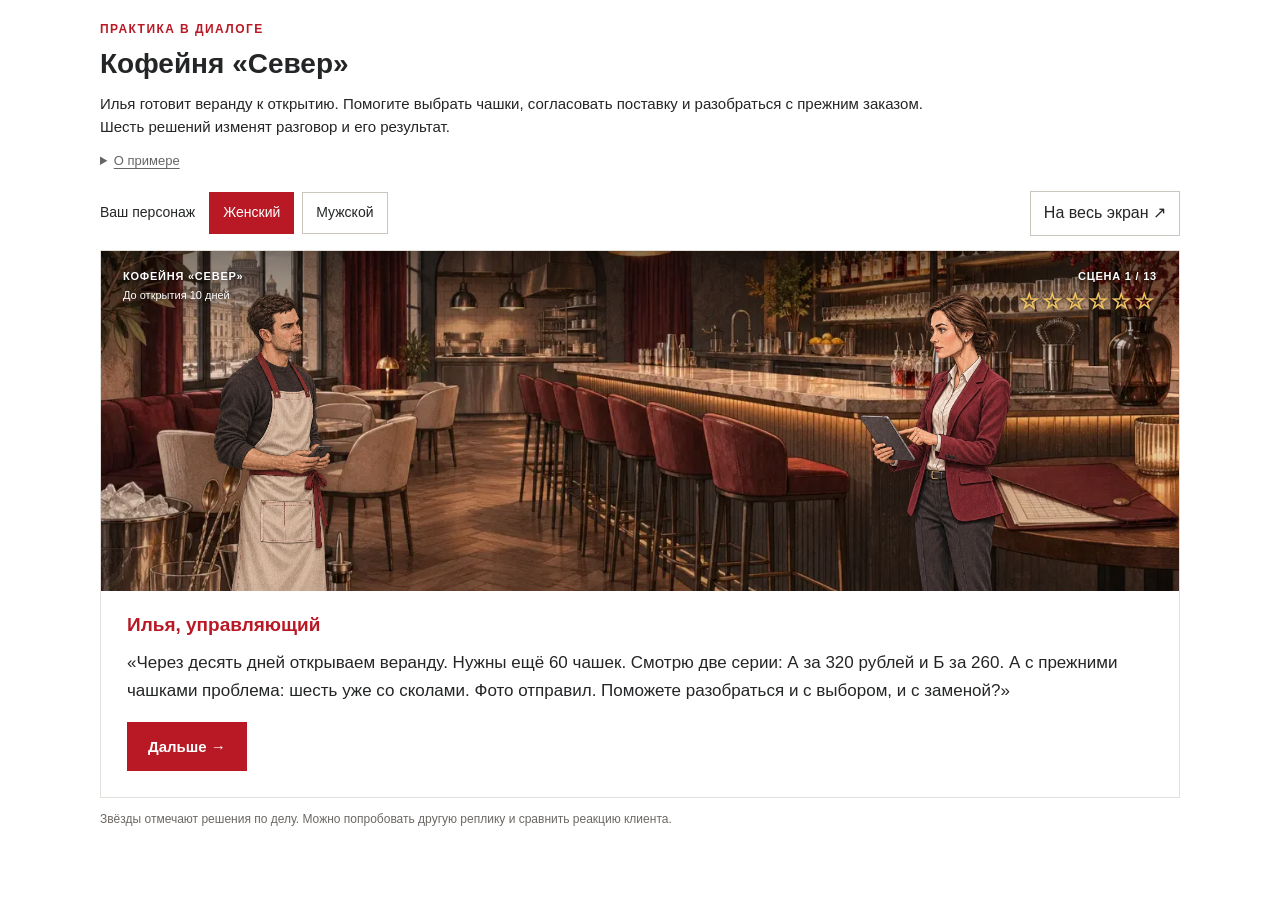
==== sever/index.html @ a91e1825 "Add responsive Sever dialogue game for iSpring Embed" ====
<!doctype html>
<html lang="ru"><head><meta charset="utf-8"><meta name="viewport" content="width=device-width, initial-scale=1">
<meta name="theme-color" content="#b91924"><title>Кофейня «Север» — практика в диалоге</title><style>/* Scoped visual-novel layout, shared by the longread and standalone Embed. */
.game{--vn-red:#b91924;--vn-ink:#242526;--vn-line:#e3dfdb;color:var(--vn-ink);background:#fff;padding:0;margin:56px 0;font-family:Arial,Helvetica,sans-serif;line-height:1.55}
.game *{box-sizing:border-box}.game [hidden]{display:none!important}.game button,.game input{font:inherit}.game button{cursor:pointer;border-radius:0;transition:background .15s,border-color .15s}.game button:disabled{cursor:default}.game button:focus-visible,.game input:focus-visible,.game summary:focus-visible{outline:3px solid #1768b4;outline-offset:3px}.game-intro{padding:0 0 20px;max-width:860px}.game .kicker{font-size:12px;letter-spacing:.12em;font-weight:700;color:var(--vn-red);text-transform:uppercase}.game-intro h2{font-size:clamp(27px,4vw,40px);line-height:1.2;margin:8px 0 12px}.game-intro p{font-size:16px;margin:0 0 12px}.vn-disclaimer{font-size:13px;color:#656568}.vn-disclaimer summary{cursor:pointer;text-decoration:underline;text-underline-offset:3px}.vn-disclaimer p{font-size:13px;margin-top:8px}.vn-toolbar{display:flex;align-items:center;justify-content:space-between;gap:12px;flex-wrap:wrap;margin-bottom:14px}.game .avatar-pick{display:flex;align-items:center;gap:8px;margin:0;font-size:14px;flex-wrap:wrap}.game .avatar-pick span{margin-right:6px}.game .avatar-pick button,.vn-fullscreen{background:#fff;color:var(--vn-ink);border:1px solid #cbc5c0;padding:9px 13px;min-height:42px}.game .avatar-pick button[aria-pressed=true]{background:var(--vn-red);border-color:var(--vn-red);color:#fff}.vn-fullscreen{font-size:13px}
.game .vn{position:relative;min-height:0;padding:0;overflow:visible;background:#fff;border:1px solid var(--vn-line)}.game .vn-stage{position:relative;height:clamp(235px,33vw,390px);overflow:hidden;background:#342820}.game .vn-bg{position:absolute;inset:0;width:100%;height:100%;background:none!important;transform:none;filter:none;opacity:1}.vn-shade{position:absolute;inset:0;background:linear-gradient(180deg,#0007,transparent 36%,#0003)}.game .vn-top{position:absolute;inset:0 0 auto;display:flex;align-items:start;justify-content:space-between;gap:12px;padding:18px 22px;z-index:3;color:#fff;font-size:11px;font-weight:700;letter-spacing:.07em;text-shadow:0 1px 4px #0009;line-height:1.4}.vn-top small{display:block;font-size:11px;letter-spacing:0;font-weight:400;margin-top:4px}.vn-status{text-align:right;white-space:nowrap}.game .vn-stars{display:block;font-size:22px;line-height:1.25;letter-spacing:3px;color:#f1c462;margin-top:4px}.game .vn-actor{position:absolute;bottom:-15%;height:106%;width:auto;max-width:45%;object-fit:contain;object-position:bottom;z-index:2;transform:none;filter:drop-shadow(0 4px 10px #0003);pointer-events:none}.game .vn-client{left:3%}.game .vn-manager{right:3%;left:auto}.game .vn-manager.is-male{transform:scaleX(-1)}.game .vn-workspace{padding:22px 26px 26px;background:#fff}.game .vn-box{position:relative;inset:auto;padding:0;margin:0;border:0;background:#fff;box-shadow:none;max-width:none;width:auto;color:var(--vn-ink)}.game .vn-box h3{font-size:19px;line-height:1.3;color:var(--vn-red);margin:0 0 12px}.game #vnLine{font-size:17px;line-height:1.6;margin:0 0 18px}.game .vn-opts{display:grid;gap:10px}.game .vn-opts button{display:block;width:100%;background:#fff;text-align:left;padding:13px 16px;border:1px solid #c9c5c1;color:var(--vn-ink);font-size:15px;line-height:1.5}.game .vn-opts button:hover:not(:disabled){background:#faf6f6;border-color:var(--vn-red)}.game .vn-opts button.selected{border-color:var(--vn-red);box-shadow:inset 3px 0 var(--vn-red);background:#fbf5f5}.game .vn-opts button:disabled{opacity:.65}.game .vn-opts button.selected:disabled{opacity:1}.game .vn-result{background:#faf7f5;border-left:3px solid var(--vn-red);padding:16px 18px;margin:18px 0 0;font-size:15px;line-height:1.55}.game .vn-result strong,.game .vn-result span{display:block}.game .vn-result strong{font-weight:600;margin-bottom:10px}.game .vn-actions{display:flex;gap:10px;flex-wrap:wrap;margin-top:18px}.game .vn-next,.game .vn-primary{border:1px solid var(--vn-red);background:var(--vn-red);color:#fff;font-weight:700;padding:12px 20px;min-height:46px;font-size:15px}.game .vn-secondary{background:#fff;border:1px solid #bbb4af;color:var(--vn-ink);padding:12px 16px;font-size:14px}.game .vn-next:hover,.game .vn-primary:hover{background:#98131c}.game .vn-prop{position:relative;inset:auto;transform:none;width:auto;max-width:none;max-height:none;overflow:visible;background:#fff;border:1px solid var(--vn-line);padding:16px 18px;margin:0 0 22px;box-shadow:none;color:var(--vn-ink);font-size:14px}.game .vn-prop>strong{display:block;font-size:16px;margin-bottom:10px;color:var(--vn-red)}.game .vn-prop>div{display:flex;justify-content:space-between;gap:15px;border-bottom:1px solid #eee8e3;padding:7px 0;align-items:baseline}.vn-prop b{text-align:right}.game .vn-prop>small{display:block;color:#6c6763;line-height:1.5;margin-top:10px}.vn-calc-grid{display:grid;grid-template-columns:1fr 1fr;gap:12px;margin:16px 0}.vn-calc-grid fieldset{border:1px solid var(--vn-line);margin:0;padding:12px;min-width:0}.vn-calc-grid legend{font-weight:700;font-size:15px;padding:0 6px}.vn-calc-grid label{display:flex;align-items:center;justify-content:space-between;gap:10px;font-size:14px;margin:6px 0 10px}.vn-calc-grid input{width:100px;max-width:45%;border:1px solid #bdb7b2;background:#fff;color:var(--vn-ink);padding:9px;font-size:17px}.vn-calc-note{font-size:13px!important;color:#6a6561}.vn-calc-table{width:100%;border-collapse:collapse;margin:10px 0}.vn-calc-table td,.vn-calc-table th{padding:8px;border-bottom:1px solid #e2dcd6;text-align:right;font-size:14px}.vn-calc-table th:first-child,.vn-calc-table td:first-child{text-align:left}.vn-calc-table caption{text-align:left;font-weight:700;margin-bottom:8px}.vn-audit{list-style:none;padding:0;margin:20px 0}.vn-audit li{padding:10px 0;border-bottom:1px solid var(--vn-line);font-size:14px}.vn-audit .check{display:inline-block;width:22px;font-weight:700;color:var(--vn-red)}.vn-bottom-note{font-size:12px;color:#6c6763;margin:12px 0}.vn-finish-label{font-size:12px;text-transform:uppercase;letter-spacing:.08em;color:var(--vn-red);font-weight:700;margin-bottom:12px}.game:fullscreen{background:#fff;padding:20px;overflow:auto;margin:0}.game:fullscreen .vn-stage{height:36vh}.game:fullscreen .game-intro{display:none}
body.vn-embed{margin:0;padding:20px;background:#fff;color:#242526}.vn-embed main{max-width:1080px;margin:0 auto}.vn-embed .game{margin:0}.vn-embed .game-intro h2{font-size:28px}.vn-embed .game-intro p{font-size:15px}.vn-embed .vn-stage{height:clamp(235px,31vw,340px)}
@media(max-width:600px){body.vn-embed{padding:12px}.game .vn-workspace{padding:18px 16px}.game .vn-stage{height:250px}.game .vn-top{padding:12px;font-size:10px}.game .vn-stars{font-size:18px;letter-spacing:1px}.game #vnLine{font-size:16px}.game .vn-opts button{font-size:14px;padding:12px}.game .vn-box h3{font-size:18px}.game .vn-client{left:-4%}.game .vn-manager{right:-4%}.game .vn-actor{max-width:53%;height:101%;bottom:-10%}.vn-calc-grid{gap:8px}.vn-calc-grid fieldset{padding:8px}.vn-calc-grid label{display:block;font-size:13px}.vn-calc-grid input{display:block;max-width:none;width:100%;margin-top:5px}.game .vn-result{padding:13px;font-size:14px}.game .avatar-pick{gap:5px}.game .avatar-pick button{padding:8px}.vn-fullscreen{padding:8px;font-size:12px}.game .vn-actions>button{flex-grow:1}.game .vn-prop>div{font-size:13px}.game .vn-prop{padding:12px}}
@media(prefers-reduced-motion:reduce){.game *{transition:none!important;scroll-behavior:auto!important}}

.game.is-playing .game-intro{display:none}.game .vn-actor{height:140%;bottom:-51%}.game .vn-client{left:7%}.game .vn-manager{right:7%}@media(max-width:600px){.game .vn-actor{height:132%;bottom:-43%;max-width:60%}.game .vn-client{left:-9%}.game .vn-manager{right:-9%}}

.game .vn[data-place="office"] .vn-client{display:none}.game .vn[data-place="office"] .vn-manager{right:14%}
</style></head>
<body class="vn-embed"><main><section class="game" id="transfer">
  <div class="game-intro"><div class="kicker">Практика в диалоге</div><h2>Кофейня «Север»</h2><p>Илья готовит веранду к открытию. Помогите выбрать чашки, согласовать поставку и разобраться с прежним заказом. Шесть решений изменят разговор и его результат.</p><details class="vn-disclaimer"><summary>О примере</summary><p>Имена, ситуации, цены, остатки и результаты пробы вымышлены. Это отдельный кейс: 60 новых чашек и замена шести чашек прежней серии. Условия замены и скидок в игре не устанавливают правила компании.</p></details></div>
  <div class="vn-toolbar"><div class="avatar-pick" aria-label="Выбор аватара менеджера"><span>Ваш персонаж</span><button type="button" data-avatar="female" aria-pressed="true">Женский</button><button type="button" data-avatar="male" aria-pressed="false">Мужской</button></div><button type="button" class="vn-fullscreen" id="vnFullscreen" aria-label="Открыть игру на весь экран">На весь экран ↗</button></div>
  <div class="vn" id="vn" data-place="bar">
    <div class="vn-stage"><canvas id="vnBackdrop" class="vn-bg" aria-label="Кофейня Север"></canvas><div class="vn-shade"></div><div class="vn-top"><div><span id="vnPlace">КОФЕЙНЯ «СЕВЕР»</span><small id="vnTime"></small></div><div class="vn-status"><span id="vnCount">СЦЕНА 1 / 13</span><span class="vn-stars" id="vnStars" aria-label="Обоснованные решения: 0 из 6">☆☆☆☆☆☆</span></div></div><img class="vn-actor vn-client" src="assets/novel-konstantin-facing.webp" alt="Илья, управляющий кофейней"><img class="vn-actor vn-manager" src="assets/novel-manager-female-facing.webp" alt="Менеджер поставщика"></div>
    <div class="vn-workspace"><div class="vn-prop" id="vnProp" hidden></div><div class="vn-box"><h3 id="vnSpeaker" tabindex="-1">Илья, управляющий</h3><p id="vnLine"></p><div id="vnControls"></div><div class="vn-result" id="vnResult" aria-live="polite" hidden></div><div class="vn-actions" id="vnActions"></div></div></div>
  </div>
  <p class="vn-bottom-note">Звёзды отмечают решения по делу. Можно попробовать другую реплику и сравнить реакцию клиента.</p>
</section>
</main><script>const NORTH_STORY=[{"id": "request", "place": "bar", "where": "КОФЕЙНЯ «СЕВЕР»", "time": "До открытия 10 дней", "speaker": "Илья, управляющий", "line": "«Через десять дней открываем веранду. Нужны ещё 60 чашек. Смотрю две серии: А за 320 рублей и Б за 260. А с прежними чашками проблема: шесть уже со сколами. Фото отправил. Поможете разобраться и с выбором, и с заменой?»", "next": true}, {"id": "discover", "place": "bar", "where": "ПЕРВЫЙ РАЗГОВОР", "time": "День обращения, 10:00", "speaker": "Как продолжить разговор?", "line": "Илья ждёт рекомендации, но сначала нужно разобраться, как чашки работают в кофейне. Жалобу на прежнюю серию тоже нельзя оставить без ответа.", "choices": [{"id": "task", "correct": true, "text": "«По шести чашкам откроем отдельное обращение. А для веранды: какие напитки подаёте, как часто работает мойка и что важно сохранить в подаче?»", "reply": "Илья: «В основном капучино. Мойка почти без перерыва. Важно, чтобы чашки подходили по подаче и можно было докупить ту же серию».", "reason": "Вы разделили два вопроса и выясняете условия использования. Теперь есть критерии, по которым можно сравнить серии."}, {"id": "premium", "text": "«По сколам разберёмся. Для веранды я бы смотрел серию А: бюджет выше, зато можно рассчитывать на более спокойную работу. Покажу каталог».", "reply": "Илья: «Почему именно А? Про прошлую серию мне тоже говорили, что она хорошая».", "reason": "Цена не подтверждает стойкость к мойке. Илья пока не получил оснований для рекомендации и следующего шага по жалобе."}, {"id": "budget", "text": "«Серию Б можно взять дешевле на 3 600 рублей за 60 чашек. Пришлите фото сколов, а подбор пока начнём с этого варианта».", "reply": "Илья: «Фото уже есть в переписке. И я хочу понять, выдержат ли новые чашки нашу мойку, а не только сколько они стоят».", "reason": "Разница в закупке посчитана правильно, но условия использования ещё не выяснены. Повторно просить уже отправленные фото не нужно."}]}, {"id": "complaint", "place": "bar", "where": "ОТДЕЛЬНОЕ ОБРАЩЕНИЕ", "time": "Тот же день, 10:15", "speaker": "Илья, управляющий", "line": "«Шесть чашек из прошлых 60 за неделю пошли сколами. Кто платит за замену и доставку? И скидка на новый заказ будет? Честно, перед открытием мне ещё эта переписка совсем не нужна».", "choices": [{"id": "own", "correct": true, "text": "«Понимаю, это добавило вам работы. Фото есть. Проверю замену и условия доставки; просьбу о скидке передам отдельно. Сегодня до 16:00 отвечу по обоим вопросам».", "reply": "Илья: «Хорошо. Мне нужен один ответ: что замените, когда привезёте и будет ли доплата».", "reason": "Есть признание неудобства и время ответа. Условия замены, доставки и скидки ещё не согласованы, поэтому обещать их заранее нельзя."}, {"id": "promise", "text": "«Давайте шесть заменим без доплаты, доставку возьмём на себя и сделаем скидку на новые чашки. Я передам документы, чтобы это оформили».", "reply": "Илья: «Пришлите подтверждение. В прошлый раз тоже сначала обещали, а потом начали уточнять условия».", "reason": "Менеджер уже пообещал расходы и скидку, хотя согласования ещё нет. Если обещание не подтвердится, клиенту придётся снова менять планы."}, {"id": "wait", "text": "«Понимаю ваше раздражение. Сначала нужен ответ по причине сколов. Давайте дождёмся проверки, а потом сразу обсудим замену, доставку и скидку».", "reply": "Илья: «Сколько ждать? И почему нельзя сейчас понять, что делать с этими шестью?»", "reason": "Разбор причины важен, но его можно вести параллельно с обращением. В ответе нет срока связи и понятного действия на сегодня."}]}, {"id": "replacement", "place": "office", "where": "ОТВЕТ ПО ОБРАЩЕНИЮ", "time": "Тот же день, до 16:00", "speaker": "Что удалось согласовать", "dynamic": "replacement", "next": true}, {"id": "trial", "place": "bar", "where": "ПРОБА И РАСЧЁТ", "time": "Через два дня", "speaker": "Сравниваем до закупки", "line": "Команда проверила по шесть образцов А и Б в одной мойке: после 30 циклов у двух чашек А появились сколы, у Б сколов нет. Это небольшая проба, а не прогноз на сезон. Сравните закупку и предполагаемые платные замены. Попробуйте изменить число замен: вывод по затратам тоже может измениться.", "calc": true}, {"id": "recommend", "place": "bar", "where": "РЕКОМЕНДАЦИЯ", "time": "После пробы", "speaker": "Илья, управляющий", "line": "«Б на пробе показала себя лучше. Но шесть образцов — это же мало. Вы можете гарантировать, что она проживёт сезон? И есть ли смысл доплачивать за А?»", "choices": [{"id": "evidence", "correct": true, "text": "«В вашей мойке Б показала себя лучше. Пока оснований доплачивать за А нет. На сезон гарантии по такой пробе не дам; проверим документы, дозаказ и поставку».", "reply": "Илья: «Тогда пока выбираю Б. Пришлите расчёт на 60 и отдельно подтвердите, когда сможете привезти».", "reason": "Рекомендация опирается на условия клиента и результат пробы. Сценарий затрат помогает сравнить варианты, но не доказывает будущий срок службы."}, {"id": "guarantee", "text": "«Раз Б выдержала все 30 циклов, можно рассчитывать на сезон. Берём её: она дешевле, и образцы уже показали, что мойка ей подходит».", "reply": "Илья: «А если через неделю снова будут сколы? Вы сейчас обещаете результат для всей партии по шести чашкам?»", "reason": "Проба даёт основание продолжить выбор, но не гарантирует ресурс всей партии. Такой гарантии по этим данным дать нельзя."}, {"id": "expensive", "text": "«Проба небольшая, поэтому я всё же советую А. Более высокая цена обычно означает больший запас прочности; разница в закупке составляет 3 600 рублей».", "reply": "Илья: «Но сколы как раз на А. Мне нужно объяснение, почему вы советуете её после такого результата».", "reason": "Цена и предположение о прочности не перевешивают наблюдение в мойке клиента. Нужны подтверждённые характеристики или дополнительные проверки."}]}, {"id": "proposal", "place": "office", "where": "ПРЕДВАРИТЕЛЬНОЕ КП", "time": "После разговора", "speaker": "Что можно отправить сейчас", "dynamic": "proposal", "next": true}, {"id": "handoff", "place": "office", "where": "ВНУТРЕННЕЕ СОГЛАСОВАНИЕ", "time": "13:00", "speaker": "Коллега, чей резерв понадобится", "line": "По серии Б свободны 46 чашек, ещё 20 в резерве. Для нового заказа на 60 не хватает 14. Коллега отвечает: «Моему клиенту нужны все 20 через три недели. Пополнение ожидают через двенадцать дней, но срок ещё проверяют. Пока резерв не отдам».", "choices": [{"id": "check", "correct": true, "text": "Сверить срок второго заказа и подтверждение пополнения, согласовать перевод 14 чашек. Параллельно проверить запасной вариант для Ильи.", "reply": "Коллега: «Если пополнение подтвердят до моего срока, обсудим перевод 14. Пришлите срок заказа Ильи, я подключусь к проверке».", "reason": "В согласовании учтены оба клиента. До проверки пополнения и разрешения на перевод эти 14 чашек нельзя включать в подтверждённый заказ."}, {"id": "pressure", "text": "Попросить временно перевести 14 чашек: открытие Ильи раньше, а до отгрузки второго клиента ещё успеет прийти новая партия.", "reply": "Коллега: «А если партия задержится, кто закроет мой заказ? Я не могу снимать резерв на таком основании».", "reason": "Ранний срок одного клиента не отменяет обязательств перед другим. Пока поступление не подтверждено, риск просто переносится на второй заказ."}, {"id": "alternative", "text": "Сразу предложить Илье другую серию на все 60 чашек. Так можно обойти конфликт за резерв и не ждать ответа по пополнению.", "reply": "Илья: «Мы уже проверили Б. Альтернативу посмотрю, но объясните, почему основной вариант нельзя сначала проверить».", "reason": "Запасной вариант полезен, но новая серия потребует проверки и согласия клиента. Пока рано отказываться от варианта, который уже прошёл пробу."}]}, {"id": "update", "place": "office", "where": "ОБЕЩАННЫЙ КОНТАКТ", "time": "16:00", "speaker": "Илья, управляющий", "line": "«Есть подтверждение всех 60 и доставки? Вы обещали ответ к четырём. Мне сегодня нужно понять, оформляем заказ или ищем другой вариант». Полный объём и рейс пока не подтверждены.", "choices": [{"id": "status", "correct": true, "text": "«Все 60 и доставку пока подтвердить не могу. Цена — 15 600 рублей. До 18:00 сообщу, что удалось проверить, и предложу доступный вариант, если основной не подтвердится».", "reply": "Илья: «Тогда жду до шести. Если подтверждения не будет, обсудим запасной вариант. Только не пропадайте».", "reason": "Цена названа прямо, неопределённость обозначена, следующий контакт назначен. В 18:00 нужно написать даже без окончательного решения."}, {"id": "optimistic", "text": "«По количеству почти договорились, думаю, все 60 привезём к нужному сроку. Расчёт на 15 600 рублей уже есть, подтверждение доставки отправлю вечером».", "reply": "Илья: «„Думаю“ не подходит для открытия. Пока не буду согласовывать закупку и проверю другие варианты».", "reason": "В ответе предположение о количестве и рейсе звучит почти как обязательство. Клиент может начать планировать поставку, которой ещё нет."}, {"id": "later", "text": "«Цена в расчёте — 15 600 рублей. По остальному пока проверяем. Не хочу давать ещё один промежуточный ответ: напишу, как только получу окончательное подтверждение».", "reply": "Илья: «Это сегодня или завтра? Я не могу держать закупку открытой без срока».", "reason": "Цена подтверждена честно, но клиент остался без времени связи. Промежуточный статус нужен и тогда, когда окончательных данных ещё нет."}]}, {"id": "confirmation", "place": "office", "where": "УСЛОВИЯ ЗАКАЗА", "time": "Следующий день, 10:00", "speaker": "Результат проверок", "dynamic": "confirmation", "next": true}, {"id": "closure", "place": "bar", "where": "СОПРОВОЖДЕНИЕ ДО РЕЗУЛЬТАТА", "time": "До поставки", "speaker": "Как продолжить работу?", "line": "Новый заказ и замена прежней серии идут отдельно. Что нужно сделать после ответа по условиям, чтобы вопрос действительно дошёл до результата?", "choices": [{"id": "verify", "correct": true, "text": "Письменно подтвердить согласованные условия, вернуться по открытым вопросам и после доставки сверить с Ильёй количество, целостность и документы по каждому обращению.", "reply": "Илья: «Вот так удобно. По новому заказу и замене подтвердим приёмку отдельно, чтобы ничего не потерять».", "reason": "Накладная и отправка ещё не подтверждают приёмку. Открытые вопросы нужно довести до решения, а причину сколов передать на разбор и профилактику."}, {"id": "dispatch", "text": "Передать согласованные условия складу, отправить Илье накладные и закрыть обращение после отгрузки. Если обнаружится ошибка, он сможет написать повторно.", "reply": "Илья: «Я получу документы, но чашки ещё не увижу. Почему проверку результата снова нужно начинать мне?»", "reason": "Закрытие по отгрузке оставляет клиенту контроль приёмки и повторное обращение. Сначала нужно убедиться, что согласованный результат получен."}, {"id": "investigation", "text": "Собрать все вопросы в один ответ и дождаться полного разбора причины сколов. Тогда подтвердить новый заказ, условия замены и рекомендации по дальнейшей работе.", "reply": "Илья: «Если часть условий уже известна, сообщите их сейчас. Я не могу откладывать всю закупку до конца проверки».", "reason": "Причину можно разбирать параллельно. Ожидание общего финального ответа задержит сведения, которые уже помогают клиенту планировать работу."}]}, {"id": "receipt", "place": "bar", "where": "ПРОВЕРКА ПРИЁМКИ", "time": "За два дня до открытия", "speaker": "Что получилось у клиента", "dynamic": "receipt", "next": true}, {"id": "ending", "place": "friday", "where": "ОТКРЫТИЕ ВЕРАНДЫ", "time": "Прошло 10 дней", "speaker": "Илья, управляющий", "end": true}];

const progress=document.getElementById('progress');
addEventListener('scroll',()=>{const d=document.documentElement;if(progress)progress.style.width=(d.scrollTop/(d.scrollHeight-d.clientHeight)*100||0)+'%'},{passive:true});
function shuffle(items){const a=[...items];for(let i=a.length-1;i>0;i--){const j=Math.floor(Math.random()*(i+1));[a[i],a[j]]=[a[j],a[i]]}return a}
function copyQuestion(card){const title=card.querySelector('h3').textContent.trim(),context=card.querySelector(':scope > p').textContent.trim(),options=[...card.querySelectorAll('.options button')].map((b,i)=>`${i+1}. ${b.textContent.trim()}`).join('\n');return `${title}\n${context}\n\n${options}`}
async function copyText(value){try{if(navigator.clipboard){await navigator.clipboard.writeText(value);return true}}catch(e){}const area=document.createElement('textarea');area.value=value;area.style.position='fixed';area.style.left='-9999px';document.body.append(area);area.select();const ok=document.execCommand('copy');area.remove();return ok}
document.querySelectorAll('[data-question]').forEach(card=>{const box=card.querySelector('.options');shuffle(box.querySelectorAll('button')).forEach(button=>box.append(button));const copy=card.querySelector('.q-copy');copy.onclick=async()=>{const ok=await copyText(copyQuestion(card));copy.textContent=ok?'Скопировано ✓':'Не удалось скопировать';setTimeout(()=>copy.textContent='Скопировать вопрос',2200)};box.querySelectorAll('button').forEach(button=>button.onclick=()=>{if(card.dataset.answered)return;card.dataset.answered='1';button.classList.add('picked');box.querySelectorAll('button').forEach(b=>b.disabled=true);const f=card.querySelector('.feedback');const right=button.hasAttribute('data-correct');f.textContent=f.dataset[right?'good':'bad'];f.classList.toggle('good',right);f.hidden=false})});
(() => {
'use strict';
const scenes=NORTH_STORY;
const game=document.getElementById('transfer'),vn=document.getElementById('vn');
if(!game||!vn)return;
const $=id=>document.getElementById(id),line=$('vnLine'),ctrl=$('vnControls'),result=$('vnResult'),prop=$('vnProp'),actions=$('vnActions');
const checks=[['discover','Выяснить условия работы кофейни'],['complaint','Принять жалобу и ответить по расходам'],['recommend','Обосновать выбор результатами пробы'],['handoff','Согласовать резерв с учётом двух клиентов'],['update','Сообщить статус в обещанное время'],['closure','Проверить приёмку и продолжить разбор причины']];
let scene=0,avatar='female',answers={},calc={a:0,b:0,priceA:320,priceB:260,compared:false},choiceOrder={};
const flags=()=>Object.fromEntries(checks.map(([id])=>[id,scenes.find(s=>s.id===id).choices.some(c=>c.id===answers[id]&&c.correct)]));
const score=()=>Object.values(flags()).filter(Boolean).length;
const orderReady=()=>{const f=flags();return f.recommend&&f.handoff&&f.update};
const claimReady=()=>flags().complaint||flags().closure;
const money=n=>n.toLocaleString('ru-RU',{maximumFractionDigits:2})+' ₽';
function node(tag,text,className){const x=document.createElement(tag);if(text!==undefined)x.textContent=text;if(className)x.className=className;return x}
function button(label,callback,kind='vn-next',target=actions){const b=node('button',label,kind);b.type='button';b.onclick=callback;target.append(b);return b}
function next(){if(scene<scenes.length-1){scene++;render(true)}}
function setProp(title,rows,foot){prop.replaceChildren(node('strong',title));for(const [label,value]of rows){const row=node('div');row.append(node('span',label),node('b',value));prop.append(row)}if(foot)prop.append(node('small',foot));prop.hidden=false}
function dynamic(s){const f=flags();
 if(s.dynamic==='replacement'){
  const sent=flags().complaint;
  setProp('Решение по прежней серии',[['Замена','6 чашек прежней серии'],['Замена и её доставка','без доплаты, согласовано'],['Отдельная скидка на новый заказ','не согласована'],['Проверка причины','продолжается']], 'Шесть замен доступны отдельно. Они не уменьшают остаток новой серии Б и не входят в её заказ на 60.');
  return sent?'К 15:40 компания согласовала замену шести чашек прежней серии и её доставку без доплаты. Отдельную скидку на новый заказ не одобрили. Менеджер сообщает Илье условия до 16:00 и договаривается о вывозе повреждённых чашек при доставке замен. Причину сколов ещё проверяют: нужно изучить образцы, упаковку и условия использования.':'К 15:40 компания согласовала замену шести чашек прежней серии и её доставку без доплаты. Отдельную скидку на новый заказ не одобрили. Но в разговоре менеджер '+(answers.complaint==='promise'?'уже пообещал скидку. Теперь Илье придётся объяснять, почему условия изменились.':'не назвал время ответа, и Илья снова уточняет статус.')+' Условия замены нужно сообщить и зафиксировать отдельно; проверка причины сколов продолжается.';
 }
 if(s.dynamic==='proposal'){
  setProp('Предварительный расчёт',[['Серия Б','60 × 260 ₽'],['Сумма нового заказа','15 600 ₽'],['Наличие всех 60','проверяется'],['Доставка','дата и рейс не подтверждены'],['Прежняя серия','отдельная замена 6 чашек']],'Расчёт не подтверждает наличие и срок. После согласования в КП добавляют подтверждённые условия оплаты, доставки и приёмки.');
  return f.recommend?'Илья выбрал Б по результатам пробы. Сейчас можно отправить расчёт на 60 чашек и прямо отметить, что количество и доставка ещё проверяются. Бесплатная замена прежней серии оформляется отдельно.':'Илья пока не согласовал серию: его смутила рекомендация. Расчёт Б на 60 чашек можно подготовить, но называть его согласованным заказом рано. В разговоре придётся вернуться к основаниям выбора.';
 }
 if(s.dynamic==='confirmation'){
  const stock=f.handoff?'60 шт.: 46 свободных + 14 после согласования':'подтверждены только 46 свободных';
  setProp('Внутренний статус серии Б',[['Новый запрос','60 шт.'],['Доступность',stock],['Остаток резерва коллеги',f.handoff?'6 шт. после перевода 14':'20 шт., перевод не согласован'],['Рейс',orderReady()?'за 2 дня до открытия':'для полного заказа не оформлен']],'Клиент получает итоговые условия. Историю внутренних резервов в его КП не переносят.');
  if(orderReady())return 'В 18:00 менеджер сообщил промежуточный статус, как обещал. Следующим утром подтвердились и пополнение до срока второго клиента, и перевод 14 чашек. Коллега согласовал перевод, рейс доступен за два дня до открытия. Илья получает окончательное КП: 60 чашек Б за 15 600 рублей, согласованные оплата и доставка без дополнительного платежа в этом заказе. Он письменно подтверждает условия.';
  if(!f.handoff)return 'К следующему утру перевод 14 чашек так и не согласован. В наличие для Ильи можно включить только 46 свободных. Полное КП на 60 с подтверждённой датой отправлять нельзя. Илья просит запасной вариант; обещанного основного решения пока нет.';
  if(!f.update)return 'Пополнение и перевод 14 чашек удалось подтвердить следующим утром. Но вчера Илья остался без ясного статуса и поставил закупку на паузу. Теперь нужно заново получить его согласие: наличие товара само по себе не восстанавливает договорённость. Полный заказ пока не оформлен.';
  return 'Пополнение и перевод 14 чашек подтверждены. Но выбор серии так и не согласован: Илья просит объяснить рекомендацию после пробы. Отправить расчёт можно; считать все 60 заказанными и ставить их в доставку пока нельзя.';
 }
 if(s.dynamic==='receipt'){
  const ready=orderReady(),closed=claimReady()&&f.closure;
  setProp('Два отдельных результата',[['Новые чашки Б',ready?(f.closure?'60 приняты, целостность и документы проверены':'60 отгружены, приёмка не проверена'):'полный заказ не оформлен'],['Прежняя серия',closed?'6 замен приняты без доплаты':f.complaint?'6 отправлены, подтверждение приёмки не получено':'условия ещё не сообщены Илье'],['Разбор причины',f.closure?'есть ответственный и срок следующего контакта':'ещё нужен контроль результата']],'Проверка упаковки и партии перед отправкой не доказывает причину прежних сколов. Анализ продолжается отдельно.');
  if(ready&&closed)return 'За два дня до открытия Илья отдельно подтвердил приёмку 60 новых чашек Б и шести замен прежней серии. Всё целое, документы совпали, доплаты за замену и её доставку нет. Склад перед отправкой проверил партию и упаковку. По причине прежних сколов ещё нет заключения: менеджер согласовал контакт через неделю, чтобы сообщить выводы и проверить работу новой серии.';
  if(ready)return 'Шестьдесят новых чашек отправлены к согласованному сроку. Но по прежней серии вопрос ещё открыт: '+(f.complaint?'замены отправили, а приёмку не проверили.':'согласованные условия замены так и не объяснили клиенту.')+' Илья снова пишет менеджеру. Отгрузка нового заказа не закрывает его прежнее обращение.';
  return closed?'По прежней серии шесть замен приняты без доплаты. Однако новый заказ на 60 чашек так и не оформлен. Илья готовит временную сервировку из имеющейся посуды. Замена решена, задача открытия — ещё нет.':'Новый заказ на 60 не оформлен, прежняя жалоба тоже не доведена до подтверждённой приёмки. Илья готовит временную сервировку и просит назначить один контакт, который соберёт оба вопроса. Результат пока не достигнут.';
 }
 return s.line||'';
}
const backgrounds={bar:'assets/novel-bar-course.webp',office:'assets/novel-office-course.webp',warehouse:'assets/novel-warehouse-course.webp',friday:'assets/novel-bar-friday-course.webp'};
const images={},canvas=$('vnBackdrop'),context=canvas.getContext('2d');let currentBackground='bar';
function drawBackdrop(){if(!context)return;const rect=canvas.getBoundingClientRect();if(!rect.width||!rect.height)return;const dpr=Math.min(window.devicePixelRatio||1,2);canvas.width=Math.round(rect.width*dpr);canvas.height=Math.round(rect.height*dpr);context.setTransform(dpr,0,0,dpr,0,0);context.fillStyle='#342820';context.fillRect(0,0,rect.width,rect.height);const img=images[currentBackground];if(img?.complete&&img.naturalWidth){const scale=Math.max(rect.width/img.naturalWidth,rect.height/img.naturalHeight),w=img.naturalWidth*scale,h=img.naturalHeight*scale;context.drawImage(img,(rect.width-w)/2,(rect.height-h)/2,w,h)}}
for(const[key,src]of Object.entries(backgrounds)){const img=new Image();images[key]=img;img.onload=drawBackdrop;img.src=src}
new ResizeObserver(drawBackdrop).observe(canvas);
function updateStars(){const n=score();$('vnStars').textContent='★'.repeat(n)+'☆'.repeat(6-n);$('vnStars').setAttribute('aria-label',`Обоснованные решения: ${n} из 6`)}
function clearAfter(index){for(const s of scenes.slice(index))delete answers[s.id]}
function showChoices(s){const wrap=node('div',undefined,'vn-opts');if(!choiceOrder[s.id])choiceOrder[s.id]=shuffle(s.choices);for(const choice of choiceOrder[s.id]){const b=button(choice.text,()=>{if(answers[s.id])return;answers[s.id]=choice.id;render();},'',wrap);b.dataset.choice=choice.id;if(answers[s.id]){b.disabled=true;if(answers[s.id]===choice.id)b.classList.add('selected')}}ctrl.append(wrap);if(answers[s.id]){const selected=s.choices.find(c=>c.id===answers[s.id]);result.hidden=false;result.append(node('strong',selected.reply),node('span',selected.reason));button('Продолжить →',next);button('Попробовать другую реплику',()=>{clearAfter(scene);render()},'vn-secondary')}}
function showCalculator(){setProp('Что известно до расчёта',[['Новый заказ','60 чашек'],['Прайс: серия А / Б','320 ₽ / 260 ₽'],['Проба: А / Б','2 со сколами / 0 со сколами'],['Условия пробы','по 6 образцов, 30 циклов']],'Сколы на пробе не переносим в прогноз замен. Ниже — ваши допущения на одинаковый период; бесплатные 6 замен прежней серии сюда не входят.');
 const grid=node('div',undefined,'vn-calc-grid');for(const[title,pKey,nKey]of[['Серия А','priceA','a'],['Серия Б','priceB','b']]){const fs=node('fieldset');fs.append(node('legend',title));for(const[label,key,max]of[['Цена единицы, ₽',pKey,1000000],['Платные замены, шт.',nKey,6000]]){const lab=node('label',label),input=node('input');input.type='number';input.min=key.startsWith('price')?'0.01':'0';input.max=String(max);input.step=key.startsWith('price')?'0.01':'1';input.inputMode='decimal';input.value=calc[key];input.dataset.calc=key;input.setAttribute('aria-label',label+' '+title);input.oninput=()=>{calc[key]=input.value;calc.compared=false;result.replaceChildren();result.hidden=true;actions.replaceChildren();};lab.append(input);fs.append(lab)}grid.append(fs)}ctrl.append(grid,node('p','Выберите одинаковый период сравнения, например сезон. Здесь учитываются закупка и предполагаемые платные замены. Изменения цен в калькуляторе относятся к вашему сценарию; для КП в истории остаётся прайс А — 320 ₽, Б — 260 ₽.','vn-calc-note'));
 button('Сравнить сценарий',()=>{const inputs=[...grid.querySelectorAll('input')];if(!inputs.every(i=>i.value!==''&&i.checkValidity())){calc.compared=false;result.hidden=false;result.textContent='Проверьте значения: цена должна быть больше нуля, число замен — целым и неотрицательным.';actions.replaceChildren();return}for(const i of inputs)calc[i.dataset.calc]=Number(i.value);calc.compared=true;renderCalculation();},'vn-primary',ctrl);
 if(calc.compared)renderCalculation();
}
function renderCalculation(){const a=(60+Number(calc.a))*Number(calc.priceA),b=(60+Number(calc.b))*Number(calc.priceB);result.hidden=false;result.replaceChildren();const table=node('table',undefined,'vn-calc-table');table.innerHTML='<caption>Закупка и замены за выбранный период</caption><thead><tr><th>Затраты</th><th>А</th><th>Б</th></tr></thead>';const body=node('tbody');for(const[label,x,y]of[['Закупка 60',60*calc.priceA,60*calc.priceB],['Платные замены',calc.a*calc.priceA,calc.b*calc.priceB],['Итого',a,b]]){const tr=node('tr');tr.append(node('td',label),node('td',money(x)),node('td',money(y)));body.append(tr)}table.append(body);result.append(table,node('p',a===b?'В этом сценарии затраты равны.':`В этом сценарии серия ${a<b?'А':'Б'} дешевле на ${money(Math.abs(a-b))}.`),node('p','Вывод зависит от введённых замен и цен. Рекомендацию проверяем также по результату пробы, условиям эксплуатации и доступности серии.'));actions.replaceChildren();button('Обсудить с Ильёй →',next)}
function ending(){const f=flags(),ready=orderReady(),closed=claimReady()&&f.closure;currentBackground=ready&&closed?'friday':ready?'bar':'office';
 if(ready&&closed)return 'Пятница. Веранда открылась: гости пьют капучино, команда работает с новой серией. Менеджер заходит на запуск. Илья: «Чашки пришли вовремя, шесть замен тоже. Спасибо, что не пришлось собирать ответы по разным людям. Через неделю посмотрим, как Б ведёт себя в работе, и обсудим результат проверки старой партии». Срочная задача решена; дальнейший контакт уже назначен.';
 if(ready)return 'Пятница. Веранда работает с новой серией Б, но встреча начинается с прежней жалобы. Илья: «Новый заказ вы довели. А по тем шести мне снова писать? Давайте сегодня закроем хотя бы то, что уже согласовано». Поставка состоялась, но удобным всё сотрудничество пока не стало.';
 return 'В день открытия Илья использует временную сервировку. Полного согласованного заказа на 60 чашек нет. '+(closed?'Шесть замен прежней серии он получил, но новый подбор так и не дошёл до поставки.':'Прежняя жалоба тоже требует отдельного ответа.')+' Илья: «Я готов продолжить разговор, если вы соберёте подтверждённый план. Одних расчётов сейчас мало».';
}
function renderEnd(){const label=node('div',orderReady()&&claimReady()&&flags().closure?'Поставка и замена завершены':orderReady()?'Новый заказ выполнен, жалоба открыта':'Остались нерешённые вопросы','vn-finish-label');ctrl.append(label);const list=node('ul',undefined,'vn-audit'),f=flags();for(const[id,title]of checks){const li=node('li');li.append(node('span',f[id]?'✓':'↻','check'),node('span',title+(f[id]?' — получилось.':' — стоит попробовать другую реплику.')));list.append(li)}ctrl.append(list,node('p','Сравните не только звёзды, но и результат: согласован ли выбор, подтверждены ли условия, получил ли клиент заказ и ответ по жалобе.','vn-calc-note'));button('Пройти ещё раз',()=>{scene=0;answers={};calc={a:0,b:0,priceA:320,priceB:260,compared:false};choiceOrder={};render(true)})}
function render(move=false){const s=scenes[scene];game.classList.toggle('is-playing',scene>0);currentBackground=s.place;vn.dataset.place=s.place;$('vnPlace').textContent=s.where;$('vnTime').textContent=s.time||'День открытия веранды';$('vnCount').textContent=`СЦЕНА ${scene+1} / ${scenes.length}`;$('vnSpeaker').textContent=s.speaker;ctrl.replaceChildren();result.replaceChildren();result.hidden=true;actions.replaceChildren();prop.hidden=true;prop.replaceChildren();line.textContent=s.end?ending():dynamic(s);if(s.end){vn.dataset.place=currentBackground;$('vnPlace').textContent=orderReady()&&claimReady()&&flags().closure?'ПЯТНИЦА, ВЕРАНДА ОТКРЫТА':'ПЯТНИЦА, ИТОГ РАБОТЫ';renderEnd()}else if(s.choices)showChoices(s);else if(s.calc)showCalculator();else if(s.next)button('Дальше →',next);updateStars();drawBackdrop();if(move){$('vnSpeaker').focus({preventScroll:true});if(document.body.classList.contains('vn-embed'))window.scrollTo({top:0,behavior:'instant'});else vn.scrollIntoView({block:'start',behavior:'instant'})}}
function setAvatar(value){avatar=value;const male=value==='male',portrait=game.querySelector('.vn-manager');portrait.src=male?'assets/novel-manager-male.webp':'assets/novel-manager-female-facing.webp';portrait.classList.toggle('is-male',male);game.querySelectorAll('[data-avatar]').forEach(b=>b.setAttribute('aria-pressed',String(b.dataset.avatar===value)))}
game.querySelectorAll('[data-avatar]').forEach(b=>b.onclick=()=>setAvatar(b.dataset.avatar));
async function fullscreen(){try{if(document.fullscreenElement){await document.exitFullscreen()}else if(game.requestFullscreen){await game.requestFullscreen()}else if(document.body.classList.contains('vn-embed')){window.open(location.href,'_blank','noopener')}else{$('vnFullscreen').textContent='Откройте отдельную страницу игры'}}catch{$('vnFullscreen').textContent='Открыть отдельно ↗';$('vnFullscreen').onclick=()=>window.open(location.href,'_blank','noopener')}}
$('vnFullscreen').onclick=fullscreen;document.addEventListener('fullscreenchange',()=>{$('vnFullscreen').textContent=document.fullscreenElement?'Свернуть ↙':'На весь экран ↗';drawBackdrop()});document.addEventListener('keydown',e=>{if(e.key.toLowerCase()==='f'&&!/INPUT|TEXTAREA|SELECT/.test(e.target.tagName)&&game.getBoundingClientRect().top<innerHeight&&game.getBoundingClientRect().bottom>0){e.preventDefault();fullscreen()}});
window.render_game_to_text=()=>JSON.stringify({scene:scenes[scene].id,sceneNumber:scene+1,totalScenes:scenes.length,avatar,score:score(),flags:flags(),answers,calculator:calc,orderReady:orderReady(),claimReady:claimReady(),line:line.textContent,availableChoices:[...ctrl.querySelectorAll('[data-choice]')].map(b=>({id:b.dataset.choice,text:b.textContent,disabled:b.disabled})),result:result.hidden?null:result.textContent,background:currentBackground,coordinates:'DOM and canvas: origin top-left, x right, y down'});
window.advanceTime=()=>{drawBackdrop()};
render();
})();
</script></body></html>
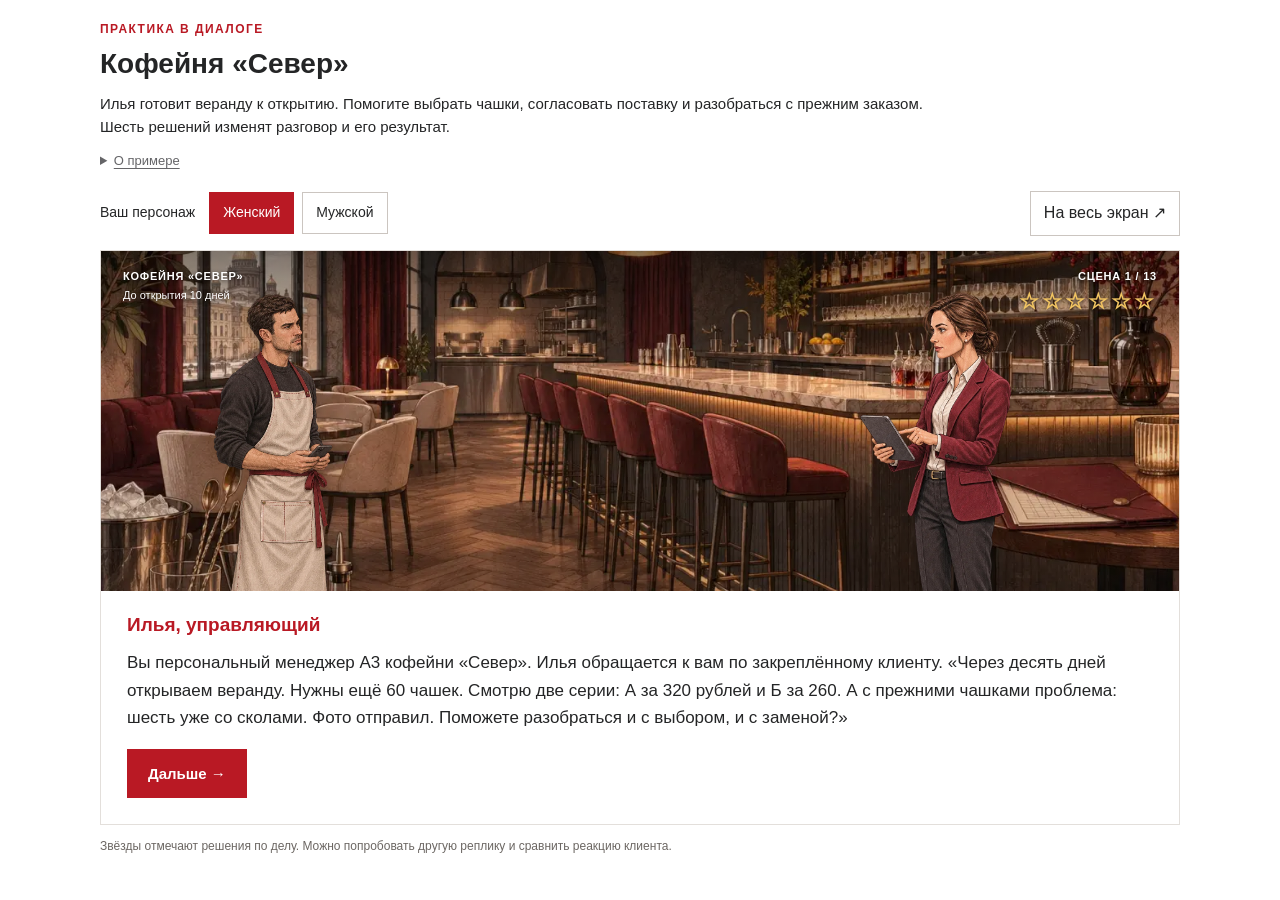
==== commit 90d3f910: "Clarify manager roles and reserve escalation in Sever case" ====
--- a/sever/index.html
+++ b/sever/index.html
@@ -21,7 +21,7 @@
   </div>
   <p class="vn-bottom-note">Звёзды отмечают решения по делу. Можно попробовать другую реплику и сравнить реакцию клиента.</p>
 </section>
-</main><script>const NORTH_STORY=[{"id": "request", "place": "bar", "where": "КОФЕЙНЯ «СЕВЕР»", "time": "До открытия 10 дней", "speaker": "Илья, управляющий", "line": "«Через десять дней открываем веранду. Нужны ещё 60 чашек. Смотрю две серии: А за 320 рублей и Б за 260. А с прежними чашками проблема: шесть уже со сколами. Фото отправил. Поможете разобраться и с выбором, и с заменой?»", "next": true}, {"id": "discover", "place": "bar", "where": "ПЕРВЫЙ РАЗГОВОР", "time": "День обращения, 10:00", "speaker": "Как продолжить разговор?", "line": "Илья ждёт рекомендации, но сначала нужно разобраться, как чашки работают в кофейне. Жалобу на прежнюю серию тоже нельзя оставить без ответа.", "choices": [{"id": "task", "correct": true, "text": "«По шести чашкам откроем отдельное обращение. А для веранды: какие напитки подаёте, как часто работает мойка и что важно сохранить в подаче?»", "reply": "Илья: «В основном капучино. Мойка почти без перерыва. Важно, чтобы чашки подходили по подаче и можно было докупить ту же серию».", "reason": "Вы разделили два вопроса и выясняете условия использования. Теперь есть критерии, по которым можно сравнить серии."}, {"id": "premium", "text": "«По сколам разберёмся. Для веранды я бы смотрел серию А: бюджет выше, зато можно рассчитывать на более спокойную работу. Покажу каталог».", "reply": "Илья: «Почему именно А? Про прошлую серию мне тоже говорили, что она хорошая».", "reason": "Цена не подтверждает стойкость к мойке. Илья пока не получил оснований для рекомендации и следующего шага по жалобе."}, {"id": "budget", "text": "«Серию Б можно взять дешевле на 3 600 рублей за 60 чашек. Пришлите фото сколов, а подбор пока начнём с этого варианта».", "reply": "Илья: «Фото уже есть в переписке. И я хочу понять, выдержат ли новые чашки нашу мойку, а не только сколько они стоят».", "reason": "Разница в закупке посчитана правильно, но условия использования ещё не выяснены. Повторно просить уже отправленные фото не нужно."}]}, {"id": "complaint", "place": "bar", "where": "ОТДЕЛЬНОЕ ОБРАЩЕНИЕ", "time": "Тот же день, 10:15", "speaker": "Илья, управляющий", "line": "«Шесть чашек из прошлых 60 за неделю пошли сколами. Кто платит за замену и доставку? И скидка на новый заказ будет? Честно, перед открытием мне ещё эта переписка совсем не нужна».", "choices": [{"id": "own", "correct": true, "text": "«Понимаю, это добавило вам работы. Фото есть. Проверю замену и условия доставки; просьбу о скидке передам отдельно. Сегодня до 16:00 отвечу по обоим вопросам».", "reply": "Илья: «Хорошо. Мне нужен один ответ: что замените, когда привезёте и будет ли доплата».", "reason": "Есть признание неудобства и время ответа. Условия замены, доставки и скидки ещё не согласованы, поэтому обещать их заранее нельзя."}, {"id": "promise", "text": "«Давайте шесть заменим без доплаты, доставку возьмём на себя и сделаем скидку на новые чашки. Я передам документы, чтобы это оформили».", "reply": "Илья: «Пришлите подтверждение. В прошлый раз тоже сначала обещали, а потом начали уточнять условия».", "reason": "Менеджер уже пообещал расходы и скидку, хотя согласования ещё нет. Если обещание не подтвердится, клиенту придётся снова менять планы."}, {"id": "wait", "text": "«Понимаю ваше раздражение. Сначала нужен ответ по причине сколов. Давайте дождёмся проверки, а потом сразу обсудим замену, доставку и скидку».", "reply": "Илья: «Сколько ждать? И почему нельзя сейчас понять, что делать с этими шестью?»", "reason": "Разбор причины важен, но его можно вести параллельно с обращением. В ответе нет срока связи и понятного действия на сегодня."}]}, {"id": "replacement", "place": "office", "where": "ОТВЕТ ПО ОБРАЩЕНИЮ", "time": "Тот же день, до 16:00", "speaker": "Что удалось согласовать", "dynamic": "replacement", "next": true}, {"id": "trial", "place": "bar", "where": "ПРОБА И РАСЧЁТ", "time": "Через два дня", "speaker": "Сравниваем до закупки", "line": "Команда проверила по шесть образцов А и Б в одной мойке: после 30 циклов у двух чашек А появились сколы, у Б сколов нет. Это небольшая проба, а не прогноз на сезон. Сравните закупку и предполагаемые платные замены. Попробуйте изменить число замен: вывод по затратам тоже может измениться.", "calc": true}, {"id": "recommend", "place": "bar", "where": "РЕКОМЕНДАЦИЯ", "time": "После пробы", "speaker": "Илья, управляющий", "line": "«Б на пробе показала себя лучше. Но шесть образцов — это же мало. Вы можете гарантировать, что она проживёт сезон? И есть ли смысл доплачивать за А?»", "choices": [{"id": "evidence", "correct": true, "text": "«В вашей мойке Б показала себя лучше. Пока оснований доплачивать за А нет. На сезон гарантии по такой пробе не дам; проверим документы, дозаказ и поставку».", "reply": "Илья: «Тогда пока выбираю Б. Пришлите расчёт на 60 и отдельно подтвердите, когда сможете привезти».", "reason": "Рекомендация опирается на условия клиента и результат пробы. Сценарий затрат помогает сравнить варианты, но не доказывает будущий срок службы."}, {"id": "guarantee", "text": "«Раз Б выдержала все 30 циклов, можно рассчитывать на сезон. Берём её: она дешевле, и образцы уже показали, что мойка ей подходит».", "reply": "Илья: «А если через неделю снова будут сколы? Вы сейчас обещаете результат для всей партии по шести чашкам?»", "reason": "Проба даёт основание продолжить выбор, но не гарантирует ресурс всей партии. Такой гарантии по этим данным дать нельзя."}, {"id": "expensive", "text": "«Проба небольшая, поэтому я всё же советую А. Более высокая цена обычно означает больший запас прочности; разница в закупке составляет 3 600 рублей».", "reply": "Илья: «Но сколы как раз на А. Мне нужно объяснение, почему вы советуете её после такого результата».", "reason": "Цена и предположение о прочности не перевешивают наблюдение в мойке клиента. Нужны подтверждённые характеристики или дополнительные проверки."}]}, {"id": "proposal", "place": "office", "where": "ПРЕДВАРИТЕЛЬНОЕ КП", "time": "После разговора", "speaker": "Что можно отправить сейчас", "dynamic": "proposal", "next": true}, {"id": "handoff", "place": "office", "where": "ВНУТРЕННЕЕ СОГЛАСОВАНИЕ", "time": "13:00", "speaker": "Коллега, чей резерв понадобится", "line": "По серии Б свободны 46 чашек, ещё 20 в резерве. Для нового заказа на 60 не хватает 14. Коллега отвечает: «Моему клиенту нужны все 20 через три недели. Пополнение ожидают через двенадцать дней, но срок ещё проверяют. Пока резерв не отдам».", "choices": [{"id": "check", "correct": true, "text": "Сверить срок второго заказа и подтверждение пополнения, согласовать перевод 14 чашек. Параллельно проверить запасной вариант для Ильи.", "reply": "Коллега: «Если пополнение подтвердят до моего срока, обсудим перевод 14. Пришлите срок заказа Ильи, я подключусь к проверке».", "reason": "В согласовании учтены оба клиента. До проверки пополнения и разрешения на перевод эти 14 чашек нельзя включать в подтверждённый заказ."}, {"id": "pressure", "text": "Попросить временно перевести 14 чашек: открытие Ильи раньше, а до отгрузки второго клиента ещё успеет прийти новая партия.", "reply": "Коллега: «А если партия задержится, кто закроет мой заказ? Я не могу снимать резерв на таком основании».", "reason": "Ранний срок одного клиента не отменяет обязательств перед другим. Пока поступление не подтверждено, риск просто переносится на второй заказ."}, {"id": "alternative", "text": "Сразу предложить Илье другую серию на все 60 чашек. Так можно обойти конфликт за резерв и не ждать ответа по пополнению.", "reply": "Илья: «Мы уже проверили Б. Альтернативу посмотрю, но объясните, почему основной вариант нельзя сначала проверить».", "reason": "Запасной вариант полезен, но новая серия потребует проверки и согласия клиента. Пока рано отказываться от варианта, который уже прошёл пробу."}]}, {"id": "update", "place": "office", "where": "ОБЕЩАННЫЙ КОНТАКТ", "time": "16:00", "speaker": "Илья, управляющий", "line": "«Есть подтверждение всех 60 и доставки? Вы обещали ответ к четырём. Мне сегодня нужно понять, оформляем заказ или ищем другой вариант». Полный объём и рейс пока не подтверждены.", "choices": [{"id": "status", "correct": true, "text": "«Все 60 и доставку пока подтвердить не могу. Цена — 15 600 рублей. До 18:00 сообщу, что удалось проверить, и предложу доступный вариант, если основной не подтвердится».", "reply": "Илья: «Тогда жду до шести. Если подтверждения не будет, обсудим запасной вариант. Только не пропадайте».", "reason": "Цена названа прямо, неопределённость обозначена, следующий контакт назначен. В 18:00 нужно написать даже без окончательного решения."}, {"id": "optimistic", "text": "«По количеству почти договорились, думаю, все 60 привезём к нужному сроку. Расчёт на 15 600 рублей уже есть, подтверждение доставки отправлю вечером».", "reply": "Илья: «„Думаю“ не подходит для открытия. Пока не буду согласовывать закупку и проверю другие варианты».", "reason": "В ответе предположение о количестве и рейсе звучит почти как обязательство. Клиент может начать планировать поставку, которой ещё нет."}, {"id": "later", "text": "«Цена в расчёте — 15 600 рублей. По остальному пока проверяем. Не хочу давать ещё один промежуточный ответ: напишу, как только получу окончательное подтверждение».", "reply": "Илья: «Это сегодня или завтра? Я не могу держать закупку открытой без срока».", "reason": "Цена подтверждена честно, но клиент остался без времени связи. Промежуточный статус нужен и тогда, когда окончательных данных ещё нет."}]}, {"id": "confirmation", "place": "office", "where": "УСЛОВИЯ ЗАКАЗА", "time": "Следующий день, 10:00", "speaker": "Результат проверок", "dynamic": "confirmation", "next": true}, {"id": "closure", "place": "bar", "where": "СОПРОВОЖДЕНИЕ ДО РЕЗУЛЬТАТА", "time": "До поставки", "speaker": "Как продолжить работу?", "line": "Новый заказ и замена прежней серии идут отдельно. Что нужно сделать после ответа по условиям, чтобы вопрос действительно дошёл до результата?", "choices": [{"id": "verify", "correct": true, "text": "Письменно подтвердить согласованные условия, вернуться по открытым вопросам и после доставки сверить с Ильёй количество, целостность и документы по каждому обращению.", "reply": "Илья: «Вот так удобно. По новому заказу и замене подтвердим приёмку отдельно, чтобы ничего не потерять».", "reason": "Накладная и отправка ещё не подтверждают приёмку. Открытые вопросы нужно довести до решения, а причину сколов передать на разбор и профилактику."}, {"id": "dispatch", "text": "Передать согласованные условия складу, отправить Илье накладные и закрыть обращение после отгрузки. Если обнаружится ошибка, он сможет написать повторно.", "reply": "Илья: «Я получу документы, но чашки ещё не увижу. Почему проверку результата снова нужно начинать мне?»", "reason": "Закрытие по отгрузке оставляет клиенту контроль приёмки и повторное обращение. Сначала нужно убедиться, что согласованный результат получен."}, {"id": "investigation", "text": "Собрать все вопросы в один ответ и дождаться полного разбора причины сколов. Тогда подтвердить новый заказ, условия замены и рекомендации по дальнейшей работе.", "reply": "Илья: «Если часть условий уже известна, сообщите их сейчас. Я не могу откладывать всю закупку до конца проверки».", "reason": "Причину можно разбирать параллельно. Ожидание общего финального ответа задержит сведения, которые уже помогают клиенту планировать работу."}]}, {"id": "receipt", "place": "bar", "where": "ПРОВЕРКА ПРИЁМКИ", "time": "За два дня до открытия", "speaker": "Что получилось у клиента", "dynamic": "receipt", "next": true}, {"id": "ending", "place": "friday", "where": "ОТКРЫТИЕ ВЕРАНДЫ", "time": "Прошло 10 дней", "speaker": "Илья, управляющий", "end": true}];
+</main><script>const NORTH_STORY=[{"id": "request", "place": "bar", "where": "КОФЕЙНЯ «СЕВЕР»", "time": "До открытия 10 дней", "speaker": "Илья, управляющий", "line": "Вы персональный менеджер А3 кофейни «Север». Илья обращается к вам по закреплённому клиенту. «Через десять дней открываем веранду. Нужны ещё 60 чашек. Смотрю две серии: А за 320 рублей и Б за 260. А с прежними чашками проблема: шесть уже со сколами. Фото отправил. Поможете разобраться и с выбором, и с заменой?»", "next": true}, {"id": "discover", "place": "bar", "where": "ПЕРВЫЙ РАЗГОВОР", "time": "День обращения, 10:00", "speaker": "Как продолжить разговор?", "line": "Илья ждёт рекомендации, но сначала нужно разобраться, как чашки работают в кофейне. Жалобу на прежнюю серию тоже нельзя оставить без ответа.", "choices": [{"id": "task", "correct": true, "text": "«По шести чашкам откроем отдельное обращение. А для веранды: какие напитки подаёте, как часто работает мойка и что важно сохранить в подаче?»", "reply": "Илья: «В основном капучино. Мойка почти без перерыва. Важно, чтобы чашки подходили по подаче и можно было докупить ту же серию».", "reason": "Вы разделили два вопроса и выясняете условия использования. Теперь есть критерии, по которым можно сравнить серии."}, {"id": "premium", "text": "«По сколам разберёмся. Для веранды я бы смотрел серию А: бюджет выше, зато можно рассчитывать на более спокойную работу. Покажу каталог».", "reply": "Илья: «Почему именно А? Про прошлую серию мне тоже говорили, что она хорошая».", "reason": "Цена не подтверждает стойкость к мойке. Илья пока не получил оснований для рекомендации и следующего шага по жалобе."}, {"id": "budget", "text": "«Серию Б можно взять дешевле на 3 600 рублей за 60 чашек. Пришлите фото сколов, а подбор пока начнём с этого варианта».", "reply": "Илья: «Фото уже есть в переписке. И я хочу понять, выдержат ли новые чашки нашу мойку, а не только сколько они стоят».", "reason": "Разница в закупке посчитана правильно, но условия использования ещё не выяснены. Повторно просить уже отправленные фото не нужно."}]}, {"id": "complaint", "place": "bar", "where": "ОТДЕЛЬНОЕ ОБРАЩЕНИЕ", "time": "Тот же день, 10:15", "speaker": "Илья, управляющий", "line": "«Шесть чашек из прошлых 60 за неделю пошли сколами. Кто платит за замену и доставку? И скидка на новый заказ будет? Честно, перед открытием мне ещё эта переписка совсем не нужна».", "choices": [{"id": "own", "correct": true, "text": "«Понимаю, это добавило вам работы. Фото есть. Проверю замену и условия доставки; просьбу о скидке передам отдельно. Сегодня до 16:00 отвечу по обоим вопросам».", "reply": "Илья: «Хорошо. Мне нужен один ответ: что замените, когда привезёте и будет ли доплата».", "reason": "Есть признание неудобства и время ответа. Условия замены, доставки и скидки ещё не согласованы, поэтому обещать их заранее нельзя."}, {"id": "promise", "text": "«Давайте шесть заменим без доплаты, доставку возьмём на себя и сделаем скидку на новые чашки. Я передам документы, чтобы это оформили».", "reply": "Илья: «Пришлите подтверждение. В прошлый раз тоже сначала обещали, а потом начали уточнять условия».", "reason": "Менеджер уже пообещал расходы и скидку, хотя согласования ещё нет. Если обещание не подтвердится, клиенту придётся снова менять планы."}, {"id": "wait", "text": "«Понимаю ваше раздражение. Сначала нужен ответ по причине сколов. Давайте дождёмся проверки, а потом сразу обсудим замену, доставку и скидку».", "reply": "Илья: «Сколько ждать? И почему нельзя сейчас понять, что делать с этими шестью?»", "reason": "Разбор причины важен, но его можно вести параллельно с обращением. В ответе нет срока связи и понятного действия на сегодня."}]}, {"id": "replacement", "place": "office", "where": "ОТВЕТ ПО ОБРАЩЕНИЮ", "time": "Тот же день, до 16:00", "speaker": "Что удалось согласовать", "dynamic": "replacement", "next": true}, {"id": "trial", "place": "bar", "where": "ПРОБА И РАСЧЁТ", "time": "Через два дня", "speaker": "Сравниваем до закупки", "line": "Команда проверила по шесть образцов А и Б в одной мойке: после 30 циклов у двух чашек А появились сколы, у Б сколов нет. Это небольшая проба, а не прогноз на сезон. Сравните закупку и предполагаемые платные замены. Попробуйте изменить число замен: вывод по затратам тоже может измениться.", "calc": true}, {"id": "recommend", "place": "bar", "where": "РЕКОМЕНДАЦИЯ", "time": "После пробы", "speaker": "Илья, управляющий", "line": "«Б на пробе показала себя лучше. Но шесть образцов — это же мало. Вы можете гарантировать, что она проживёт сезон? И есть ли смысл доплачивать за А?»", "choices": [{"id": "evidence", "correct": true, "text": "«В вашей мойке Б показала себя лучше. Пока оснований доплачивать за А нет. На сезон гарантии по такой пробе не дам; проверим документы, дозаказ и поставку».", "reply": "Илья: «Тогда пока выбираю Б. Пришлите расчёт на 60 и отдельно подтвердите, когда сможете привезти».", "reason": "Рекомендация опирается на условия клиента и результат пробы. Сценарий затрат помогает сравнить варианты, но не доказывает будущий срок службы."}, {"id": "guarantee", "text": "«Раз Б выдержала все 30 циклов, можно рассчитывать на сезон. Берём её: она дешевле, и образцы уже показали, что мойка ей подходит».", "reply": "Илья: «А если через неделю снова будут сколы? Вы сейчас обещаете результат для всей партии по шести чашкам?»", "reason": "Проба даёт основание продолжить выбор, но не гарантирует ресурс всей партии. Такой гарантии по этим данным дать нельзя."}, {"id": "expensive", "text": "«Проба небольшая, поэтому я всё же советую А. Более высокая цена обычно означает больший запас прочности; разница в закупке составляет 3 600 рублей».", "reply": "Илья: «Но сколы как раз на А. Мне нужно объяснение, почему вы советуете её после такого результата».", "reason": "Цена и предположение о прочности не перевешивают наблюдение в мойке клиента. Нужны подтверждённые характеристики или дополнительные проверки."}]}, {"id": "proposal", "place": "office", "where": "ПРЕДВАРИТЕЛЬНОЕ КП", "time": "После разговора", "speaker": "Что можно отправить сейчас", "dynamic": "proposal", "next": true}, {"id": "handoff", "place": "office", "where": "ВНУТРЕННЕЕ СОГЛАСОВАНИЕ", "time": "13:00", "speaker": "МРП передаёт ответ по резерву", "line": "Вы передали МРП артикул, количество, срок и проверенные сведения. По серии Б свободны 46 чашек, ещё 20 в резерве. Для заказа на 60 не хватает 14. Коллега отвечает МРП: «Моему клиенту нужны все 20 через три недели. Пополнение ожидают через двенадцать дней, но срок ещё проверяют. Пока резерв не отдам». Что согласовать с МРП?", "choices": [{"id": "check", "correct": true, "text": "Передать МРП срок заказа Ильи и попросить проверить пополнение и перевод 14 чашек. Параллельно согласовать с ним выполнимый запасной вариант.", "reply": "Коллега: «Если пополнение подтвердят до моего срока, обсудим перевод 14. Пришлите срок заказа Ильи, я подключусь к проверке».", "reason": "Вопрос резерва решает МРП с учётом обоих клиентов. А3 передаёт контекст и остаётся на связи с Ильёй; до согласования эти 14 чашек не подтверждены."}, {"id": "pressure", "text": "Попросить временно перевести 14 чашек: открытие Ильи раньше, а до отгрузки второго клиента ещё успеет прийти новая партия.", "reply": "Коллега: «А если партия задержится, кто закроет мой заказ? Я не могу снимать резерв на таком основании».", "reason": "Ранний срок одного клиента не отменяет обязательств перед другим. Пока поступление не подтверждено, риск просто переносится на второй заказ."}, {"id": "alternative", "text": "Сразу предложить Илье другую серию на все 60 чашек. Так можно обойти конфликт за резерв и не ждать ответа по пополнению.", "reply": "Илья: «Мы уже проверили Б. Альтернативу посмотрю, но объясните, почему основной вариант нельзя сначала проверить».", "reason": "Запасной вариант полезен, но новая серия потребует проверки и согласия клиента. Пока рано отказываться от варианта, который уже прошёл пробу."}]}, {"id": "update", "place": "office", "where": "ОБЕЩАННЫЙ КОНТАКТ", "time": "16:00", "speaker": "Илья, управляющий", "line": "«Есть подтверждение всех 60 и доставки? Вы обещали ответ к четырём. Мне сегодня нужно понять, оформляем заказ или ищем другой вариант». Полный объём и рейс пока не подтверждены.", "choices": [{"id": "status", "correct": true, "text": "«Все 60 и доставку пока подтвердить не могу. Цена — 15 600 рублей. До 18:00 сообщу, что удалось проверить, и предложу доступный вариант, если основной не подтвердится».", "reply": "Илья: «Тогда жду до шести. Если подтверждения не будет, обсудим запасной вариант. Только не пропадайте».", "reason": "Цена названа прямо, неопределённость обозначена, следующий контакт назначен. В 18:00 нужно написать даже без окончательного решения."}, {"id": "optimistic", "text": "«По количеству почти договорились, думаю, все 60 привезём к нужному сроку. Расчёт на 15 600 рублей уже есть, подтверждение доставки отправлю вечером».", "reply": "Илья: «„Думаю“ не подходит для открытия. Пока не буду согласовывать закупку и проверю другие варианты».", "reason": "В ответе предположение о количестве и рейсе звучит почти как обязательство. Клиент может начать планировать поставку, которой ещё нет."}, {"id": "later", "text": "«Цена в расчёте — 15 600 рублей. По остальному пока проверяем. Не хочу давать ещё один промежуточный ответ: напишу, как только получу окончательное подтверждение».", "reply": "Илья: «Это сегодня или завтра? Я не могу держать закупку открытой без срока».", "reason": "Цена подтверждена честно, но клиент остался без времени связи. Промежуточный статус нужен и тогда, когда окончательных данных ещё нет."}]}, {"id": "confirmation", "place": "office", "where": "УСЛОВИЯ ЗАКАЗА", "time": "Следующий день, 10:00", "speaker": "Результат проверок", "dynamic": "confirmation", "next": true}, {"id": "closure", "place": "bar", "where": "СОПРОВОЖДЕНИЕ ДО РЕЗУЛЬТАТА", "time": "До поставки", "speaker": "Как продолжить работу?", "line": "Новый заказ и замена прежней серии идут отдельно. Что нужно сделать после ответа по условиям, чтобы вопрос действительно дошёл до результата?", "choices": [{"id": "verify", "correct": true, "text": "Письменно подтвердить согласованные условия, вернуться по открытым вопросам и после доставки сверить с Ильёй количество, целостность и документы по каждому обращению.", "reply": "Илья: «Вот так удобно. По новому заказу и замене подтвердим приёмку отдельно, чтобы ничего не потерять».", "reason": "Накладная и отправка ещё не подтверждают приёмку. Открытые вопросы нужно довести до решения, а причину сколов передать на разбор и профилактику."}, {"id": "dispatch", "text": "Передать согласованные условия складу, отправить Илье накладные и закрыть обращение после отгрузки. Если обнаружится ошибка, он сможет написать повторно.", "reply": "Илья: «Я получу документы, но чашки ещё не увижу. Почему проверку результата снова нужно начинать мне?»", "reason": "Закрытие по отгрузке оставляет клиенту контроль приёмки и повторное обращение. Сначала нужно убедиться, что согласованный результат получен."}, {"id": "investigation", "text": "Собрать все вопросы в один ответ и дождаться полного разбора причины сколов. Тогда подтвердить новый заказ, условия замены и рекомендации по дальнейшей работе.", "reply": "Илья: «Если часть условий уже известна, сообщите их сейчас. Я не могу откладывать всю закупку до конца проверки».", "reason": "Причину можно разбирать параллельно. Ожидание общего финального ответа задержит сведения, которые уже помогают клиенту планировать работу."}]}, {"id": "receipt", "place": "bar", "where": "ПРОВЕРКА ПРИЁМКИ", "time": "За два дня до открытия", "speaker": "Что получилось у клиента", "dynamic": "receipt", "next": true}, {"id": "ending", "place": "friday", "where": "ОТКРЫТИЕ ВЕРАНДЫ", "time": "Прошло 10 дней", "speaker": "Илья, управляющий", "end": true}];
 
 const progress=document.getElementById('progress');
 addEventListener('scroll',()=>{const d=document.documentElement;if(progress)progress.style.width=(d.scrollTop/(d.scrollHeight-d.clientHeight)*100||0)+'%'},{passive:true});
